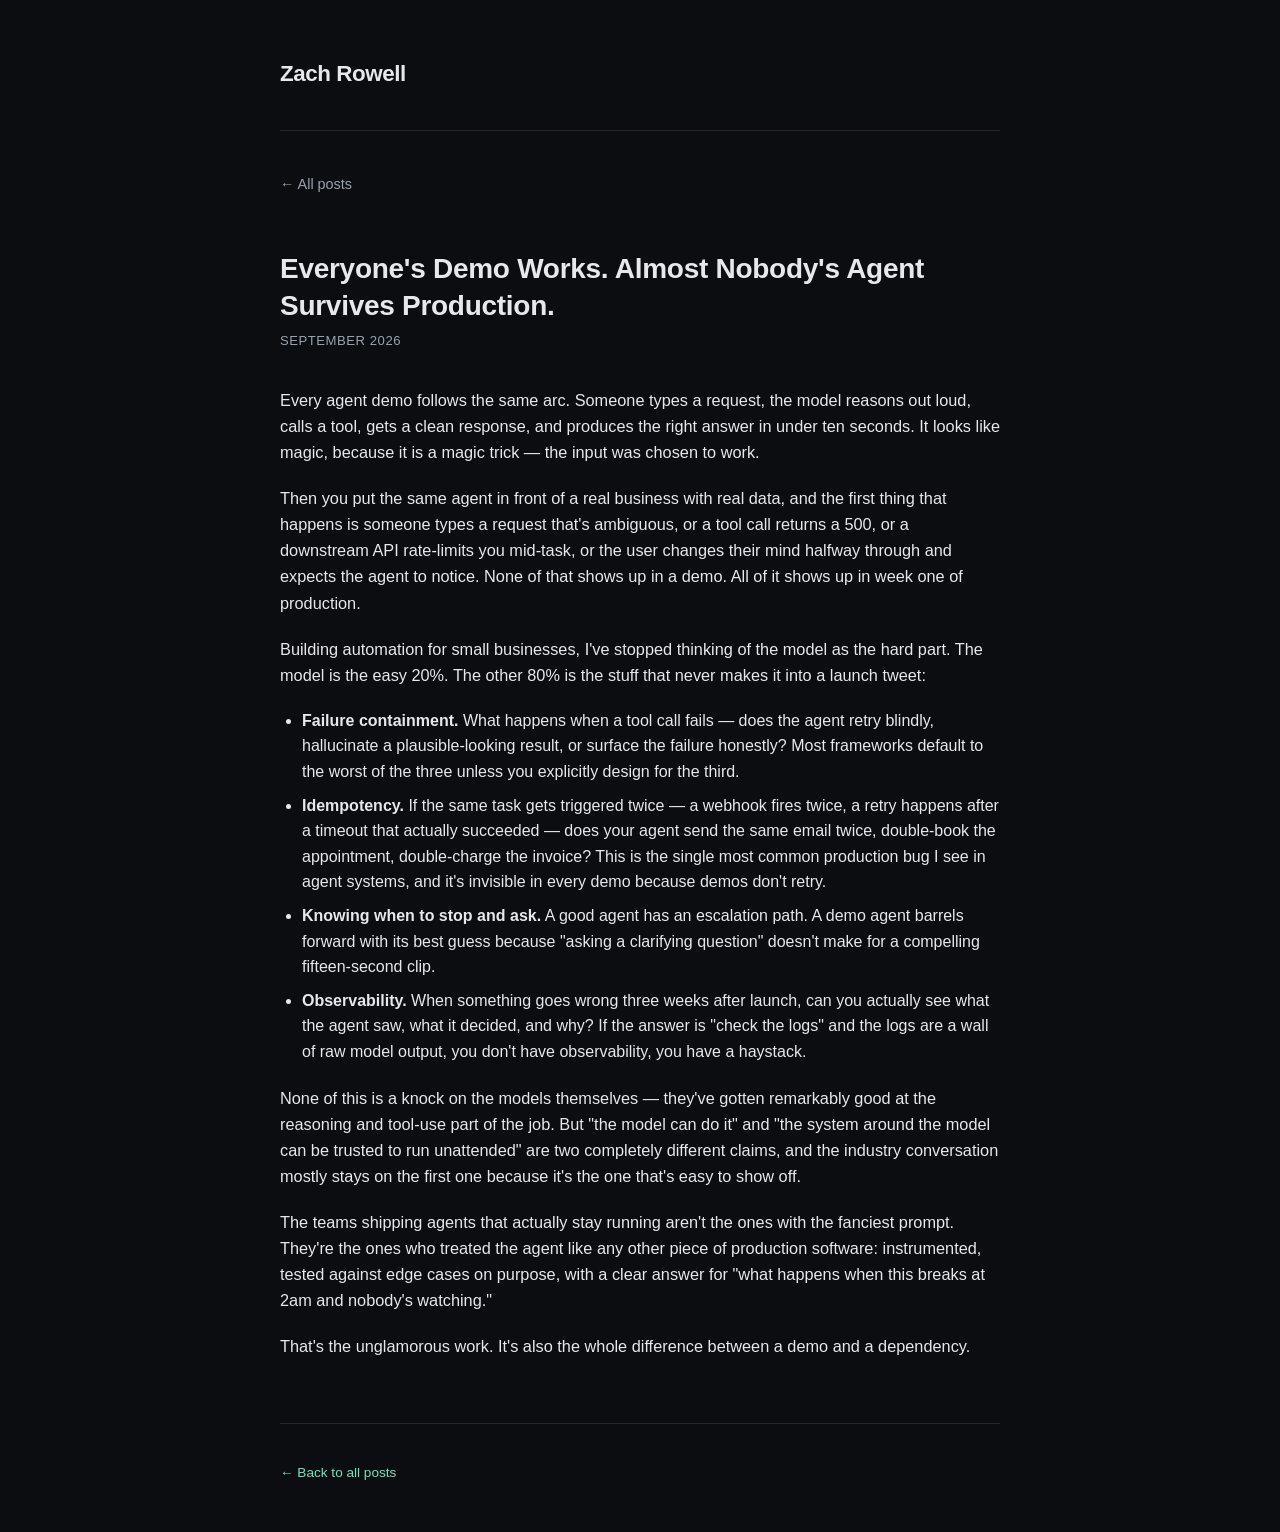
==== posts/agents-in-production.html @ b4fb2e01 "Initial commit: personal AI blog Static site with a homepage and five posts covering practical agent" ====
<!DOCTYPE html>
<html lang="en">
<head>
<meta charset="UTF-8">
<meta name="viewport" content="width=device-width, initial-scale=1.0">
<title>Everyone's Demo Works. Almost Nobody's Agent Survives Production. — Zach Rowell</title>
<meta name="description" content="The gap between a slick agent demo and a system you can hand to a real business isn't the model.">
<link rel="stylesheet" href="../styles.css">
</head>
<body>
<div class="wrap">

<header class="site-header">
  <h1><a href="../index.html">Zach Rowell</a></h1>
</header>

<main>
<a class="back-link" href="../index.html">&larr; All posts</a>

<article class="post">
  <h1>Everyone's Demo Works. Almost Nobody's Agent Survives Production.</h1>
  <div class="post-meta">September 2026</div>

  <p>Every agent demo follows the same arc. Someone types a request, the model reasons out loud, calls a tool, gets a clean response, and produces the right answer in under ten seconds. It looks like magic, because it is a magic trick — the input was chosen to work.</p>

  <p>Then you put the same agent in front of a real business with real data, and the first thing that happens is someone types a request that's ambiguous, or a tool call returns a 500, or a downstream API rate-limits you mid-task, or the user changes their mind halfway through and expects the agent to notice. None of that shows up in a demo. All of it shows up in week one of production.</p>

  <p>Building automation for small businesses, I've stopped thinking of the model as the hard part. The model is the easy 20%. The other 80% is the stuff that never makes it into a launch tweet:</p>

  <ul>
    <li><strong>Failure containment.</strong> What happens when a tool call fails — does the agent retry blindly, hallucinate a plausible-looking result, or surface the failure honestly? Most frameworks default to the worst of the three unless you explicitly design for the third.</li>
    <li><strong>Idempotency.</strong> If the same task gets triggered twice — a webhook fires twice, a retry happens after a timeout that actually succeeded — does your agent send the same email twice, double-book the appointment, double-charge the invoice? This is the single most common production bug I see in agent systems, and it's invisible in every demo because demos don't retry.</li>
    <li><strong>Knowing when to stop and ask.</strong> A good agent has an escalation path. A demo agent barrels forward with its best guess because "asking a clarifying question" doesn't make for a compelling fifteen-second clip.</li>
    <li><strong>Observability.</strong> When something goes wrong three weeks after launch, can you actually see what the agent saw, what it decided, and why? If the answer is "check the logs" and the logs are a wall of raw model output, you don't have observability, you have a haystack.</li>
  </ul>

  <p>None of this is a knock on the models themselves — they've gotten remarkably good at the reasoning and tool-use part of the job. But "the model can do it" and "the system around the model can be trusted to run unattended" are two completely different claims, and the industry conversation mostly stays on the first one because it's the one that's easy to show off.</p>

  <p>The teams shipping agents that actually stay running aren't the ones with the fanciest prompt. They're the ones who treated the agent like any other piece of production software: instrumented, tested against edge cases on purpose, with a clear answer for "what happens when this breaks at 2am and nobody's watching."</p>

  <p>That's the unglamorous work. It's also the whole difference between a demo and a dependency.</p>
</article>
</main>

<footer class="site-footer">
  <p><a href="../index.html">&larr; Back to all posts</a></p>
</footer>

</div>
</body>
</html>
---- styles.css ----
:root {
  --bg: #0b0d10;
  --bg-raised: #12151a;
  --border: #23272e;
  --text: #e6e8eb;
  --text-dim: #9aa2ad;
  --accent: #6ee7b7;
  --accent-dim: #3a5f52;
  --max-width: 720px;
}

* { box-sizing: border-box; }

html { color-scheme: dark; }

body {
  margin: 0;
  background: var(--bg);
  color: var(--text);
  font-family: -apple-system, BlinkMacSystemFont, "Segoe UI", Inter, Roboto, Helvetica, Arial, sans-serif;
  line-height: 1.6;
  padding: 0 20px;
}

a { color: var(--accent); text-decoration: none; }
a:hover { text-decoration: underline; }

.wrap {
  max-width: var(--max-width);
  margin: 0 auto;
}

header.site-header {
  padding: 56px 0 32px;
  border-bottom: 1px solid var(--border);
  margin-bottom: 40px;
}

.site-header h1 {
  font-size: 1.4rem;
  margin: 0 0 6px;
  letter-spacing: -0.02em;
}

.site-header h1 a { color: var(--text); }

.tagline {
  color: var(--text-dim);
  font-size: 0.95rem;
  margin: 0;
}

.bio {
  margin-top: 18px;
  font-size: 0.95rem;
  color: var(--text-dim);
}

.links {
  margin-top: 14px;
  display: flex;
  gap: 16px;
  flex-wrap: wrap;
  font-size: 0.9rem;
}

.post-list {
  list-style: none;
  padding: 0;
  margin: 0;
}

.post-list li {
  padding: 22px 0;
  border-bottom: 1px solid var(--border);
}

.post-list li:first-child { padding-top: 0; }

.post-list h2 {
  font-size: 1.15rem;
  margin: 0 0 8px;
  font-weight: 600;
}

.post-list h2 a { color: var(--text); }

.post-meta {
  color: var(--text-dim);
  font-size: 0.82rem;
  margin-bottom: 8px;
  text-transform: uppercase;
  letter-spacing: 0.04em;
}

.post-excerpt {
  color: var(--text-dim);
  font-size: 0.95rem;
  margin: 0;
}

article.post h1 {
  font-size: 1.75rem;
  line-height: 1.3;
  letter-spacing: -0.01em;
  margin-bottom: 6px;
}

article.post .post-meta {
  margin-bottom: 36px;
}

article.post p {
  margin: 0 0 20px;
  font-size: 1.02rem;
}

article.post h2 {
  font-size: 1.25rem;
  margin: 40px 0 16px;
}

article.post blockquote {
  margin: 24px 0;
  padding: 4px 0 4px 18px;
  border-left: 2px solid var(--accent-dim);
  color: var(--text-dim);
  font-style: italic;
}

article.post code {
  background: var(--bg-raised);
  padding: 2px 6px;
  border-radius: 4px;
  font-size: 0.9em;
}

article.post ul, article.post ol {
  margin: 0 0 20px;
  padding-left: 22px;
}

article.post li { margin-bottom: 8px; }

.back-link {
  display: inline-block;
  margin-bottom: 32px;
  font-size: 0.9rem;
  color: var(--text-dim);
}

footer.site-footer {
  margin: 64px 0 48px;
  padding-top: 24px;
  border-top: 1px solid var(--border);
  color: var(--text-dim);
  font-size: 0.85rem;
}

@media (max-width: 480px) {
  header.site-header { padding: 40px 0 24px; }
  article.post h1 { font-size: 1.5rem; }
}
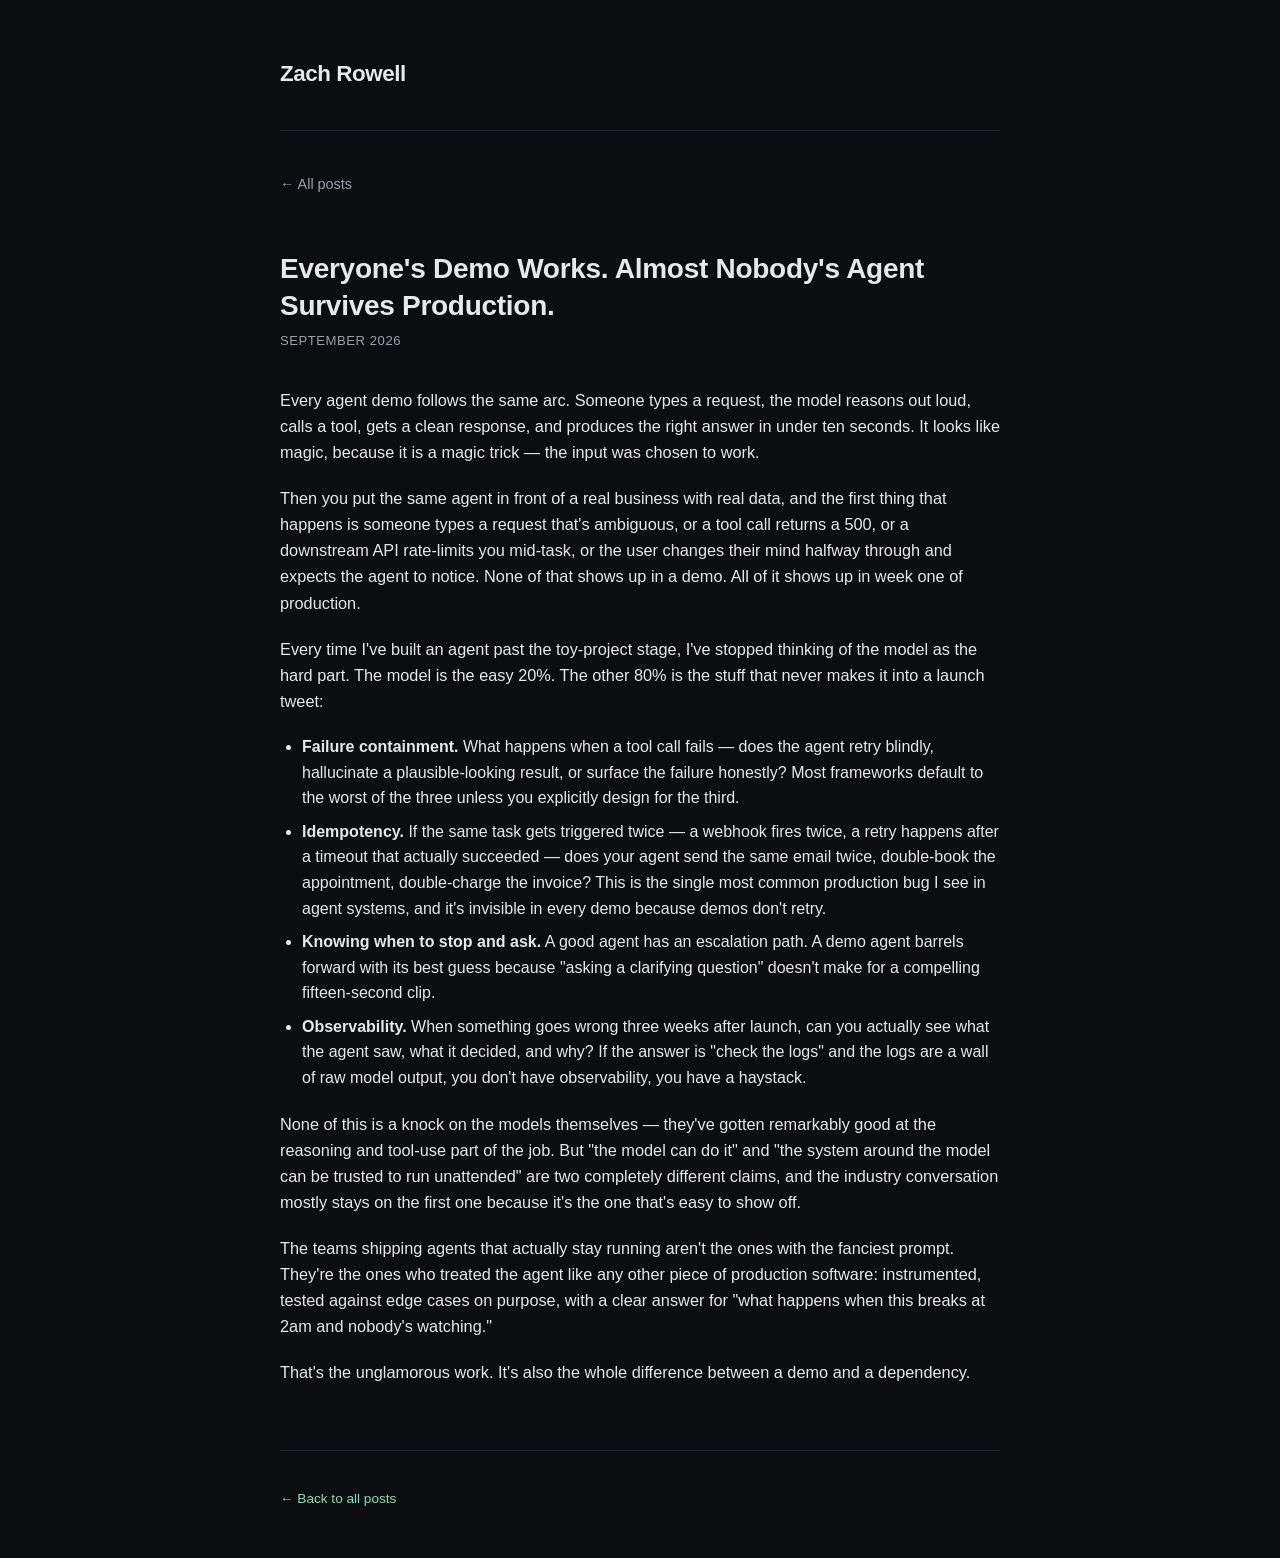
==== commit d19d0d03: "Remove business/employer references Reframe posts as personal projects instead of client/business wo" ====
--- a/posts/agents-in-production.html
+++ b/posts/agents-in-production.html
@@ -25,7 +25,7 @@
 
   <p>Then you put the same agent in front of a real business with real data, and the first thing that happens is someone types a request that's ambiguous, or a tool call returns a 500, or a downstream API rate-limits you mid-task, or the user changes their mind halfway through and expects the agent to notice. None of that shows up in a demo. All of it shows up in week one of production.</p>
 
-  <p>Building automation for small businesses, I've stopped thinking of the model as the hard part. The model is the easy 20%. The other 80% is the stuff that never makes it into a launch tweet:</p>
+  <p>Every time I've built an agent past the toy-project stage, I've stopped thinking of the model as the hard part. The model is the easy 20%. The other 80% is the stuff that never makes it into a launch tweet:</p>
 
   <ul>
     <li><strong>Failure containment.</strong> What happens when a tool call fails — does the agent retry blindly, hallucinate a plausible-looking result, or surface the failure honestly? Most frameworks default to the worst of the three unless you explicitly design for the third.</li>
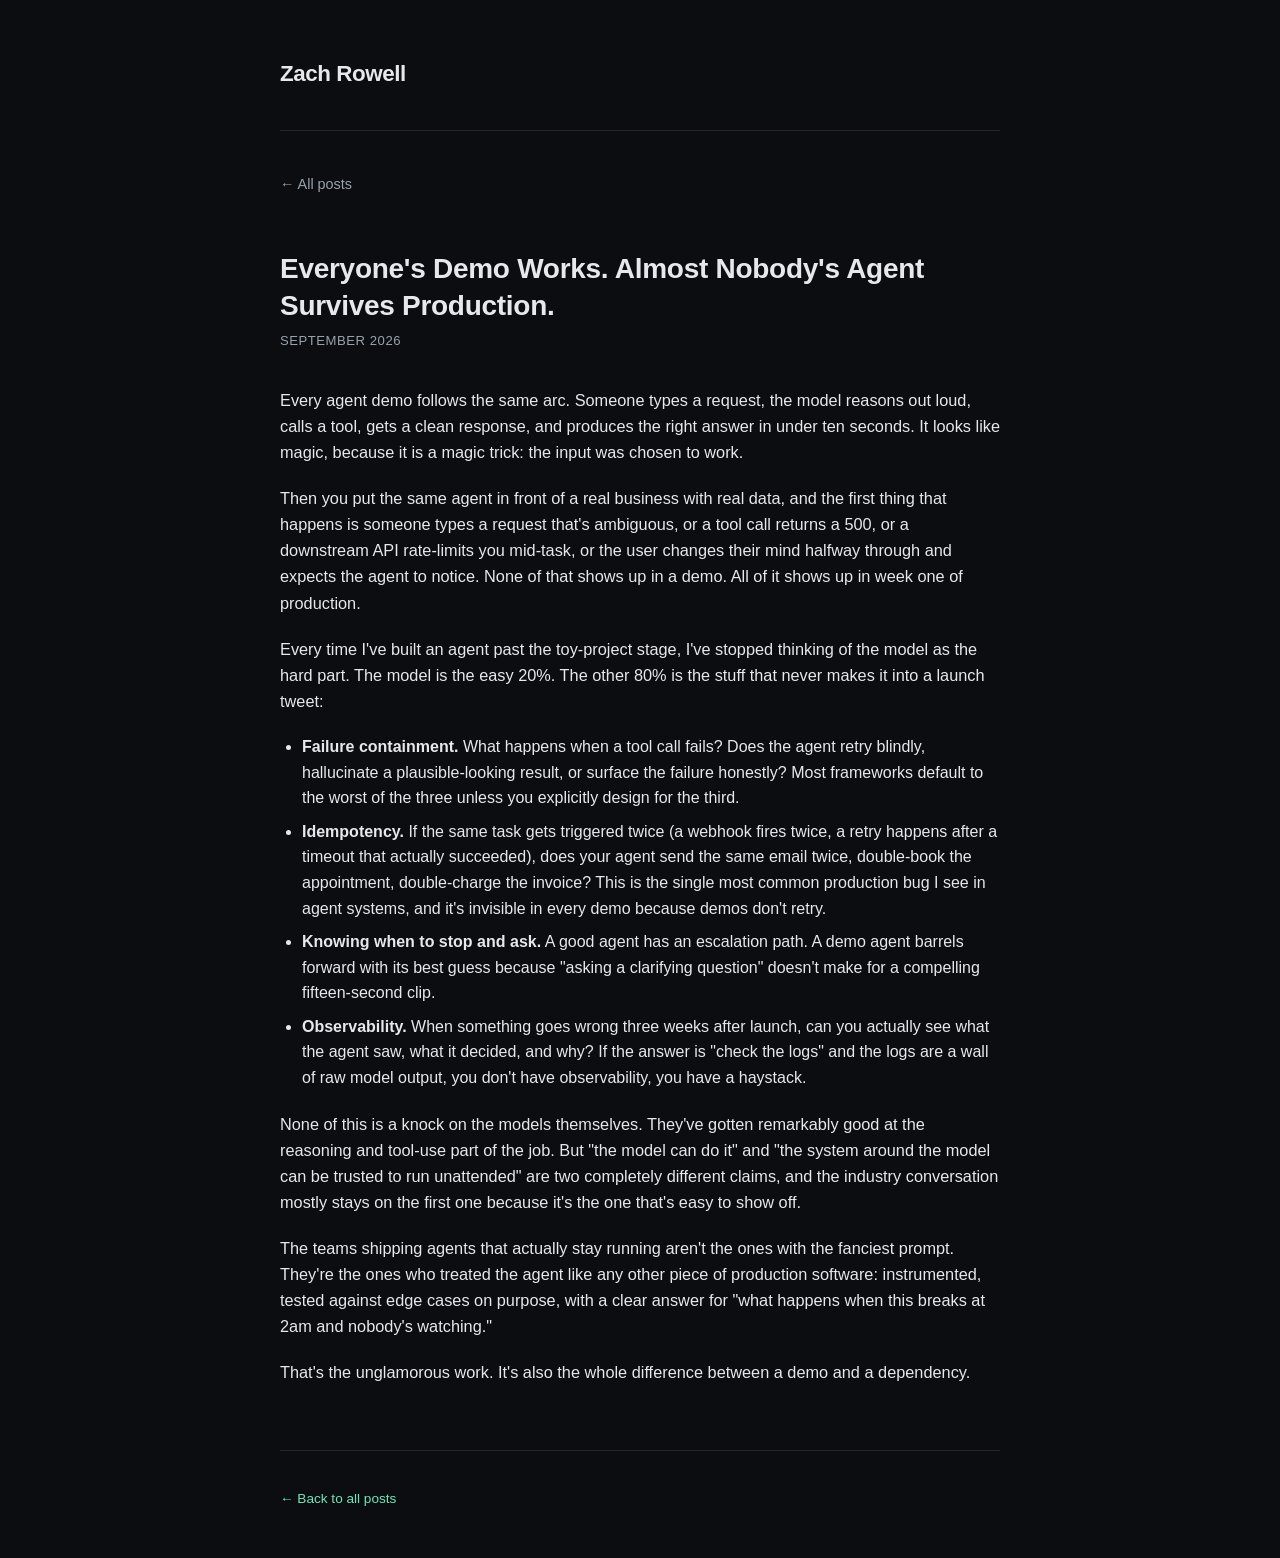
==== commit 68ae43d7: "Remove em dashes, add AI-wrapper SaaS post Rewrite existing posts to avoid em dashes entirely, and a" ====
--- a/posts/agents-in-production.html
+++ b/posts/agents-in-production.html
@@ -3,7 +3,7 @@
 <head>
 <meta charset="UTF-8">
 <meta name="viewport" content="width=device-width, initial-scale=1.0">
-<title>Everyone's Demo Works. Almost Nobody's Agent Survives Production. — Zach Rowell</title>
+<title>Everyone's Demo Works. Almost Nobody's Agent Survives Production. | Zach Rowell</title>
 <meta name="description" content="The gap between a slick agent demo and a system you can hand to a real business isn't the model.">
 <link rel="stylesheet" href="../styles.css">
 </head>
@@ -21,20 +21,20 @@
   <h1>Everyone's Demo Works. Almost Nobody's Agent Survives Production.</h1>
   <div class="post-meta">September 2026</div>
 
-  <p>Every agent demo follows the same arc. Someone types a request, the model reasons out loud, calls a tool, gets a clean response, and produces the right answer in under ten seconds. It looks like magic, because it is a magic trick — the input was chosen to work.</p>
+  <p>Every agent demo follows the same arc. Someone types a request, the model reasons out loud, calls a tool, gets a clean response, and produces the right answer in under ten seconds. It looks like magic, because it is a magic trick: the input was chosen to work.</p>
 
   <p>Then you put the same agent in front of a real business with real data, and the first thing that happens is someone types a request that's ambiguous, or a tool call returns a 500, or a downstream API rate-limits you mid-task, or the user changes their mind halfway through and expects the agent to notice. None of that shows up in a demo. All of it shows up in week one of production.</p>
 
   <p>Every time I've built an agent past the toy-project stage, I've stopped thinking of the model as the hard part. The model is the easy 20%. The other 80% is the stuff that never makes it into a launch tweet:</p>
 
   <ul>
-    <li><strong>Failure containment.</strong> What happens when a tool call fails — does the agent retry blindly, hallucinate a plausible-looking result, or surface the failure honestly? Most frameworks default to the worst of the three unless you explicitly design for the third.</li>
-    <li><strong>Idempotency.</strong> If the same task gets triggered twice — a webhook fires twice, a retry happens after a timeout that actually succeeded — does your agent send the same email twice, double-book the appointment, double-charge the invoice? This is the single most common production bug I see in agent systems, and it's invisible in every demo because demos don't retry.</li>
+    <li><strong>Failure containment.</strong> What happens when a tool call fails? Does the agent retry blindly, hallucinate a plausible-looking result, or surface the failure honestly? Most frameworks default to the worst of the three unless you explicitly design for the third.</li>
+    <li><strong>Idempotency.</strong> If the same task gets triggered twice (a webhook fires twice, a retry happens after a timeout that actually succeeded), does your agent send the same email twice, double-book the appointment, double-charge the invoice? This is the single most common production bug I see in agent systems, and it's invisible in every demo because demos don't retry.</li>
     <li><strong>Knowing when to stop and ask.</strong> A good agent has an escalation path. A demo agent barrels forward with its best guess because "asking a clarifying question" doesn't make for a compelling fifteen-second clip.</li>
     <li><strong>Observability.</strong> When something goes wrong three weeks after launch, can you actually see what the agent saw, what it decided, and why? If the answer is "check the logs" and the logs are a wall of raw model output, you don't have observability, you have a haystack.</li>
   </ul>
 
-  <p>None of this is a knock on the models themselves — they've gotten remarkably good at the reasoning and tool-use part of the job. But "the model can do it" and "the system around the model can be trusted to run unattended" are two completely different claims, and the industry conversation mostly stays on the first one because it's the one that's easy to show off.</p>
+  <p>None of this is a knock on the models themselves. They've gotten remarkably good at the reasoning and tool-use part of the job. But "the model can do it" and "the system around the model can be trusted to run unattended" are two completely different claims, and the industry conversation mostly stays on the first one because it's the one that's easy to show off.</p>
 
   <p>The teams shipping agents that actually stay running aren't the ones with the fanciest prompt. They're the ones who treated the agent like any other piece of production software: instrumented, tested against edge cases on purpose, with a clear answer for "what happens when this breaks at 2am and nobody's watching."</p>
 
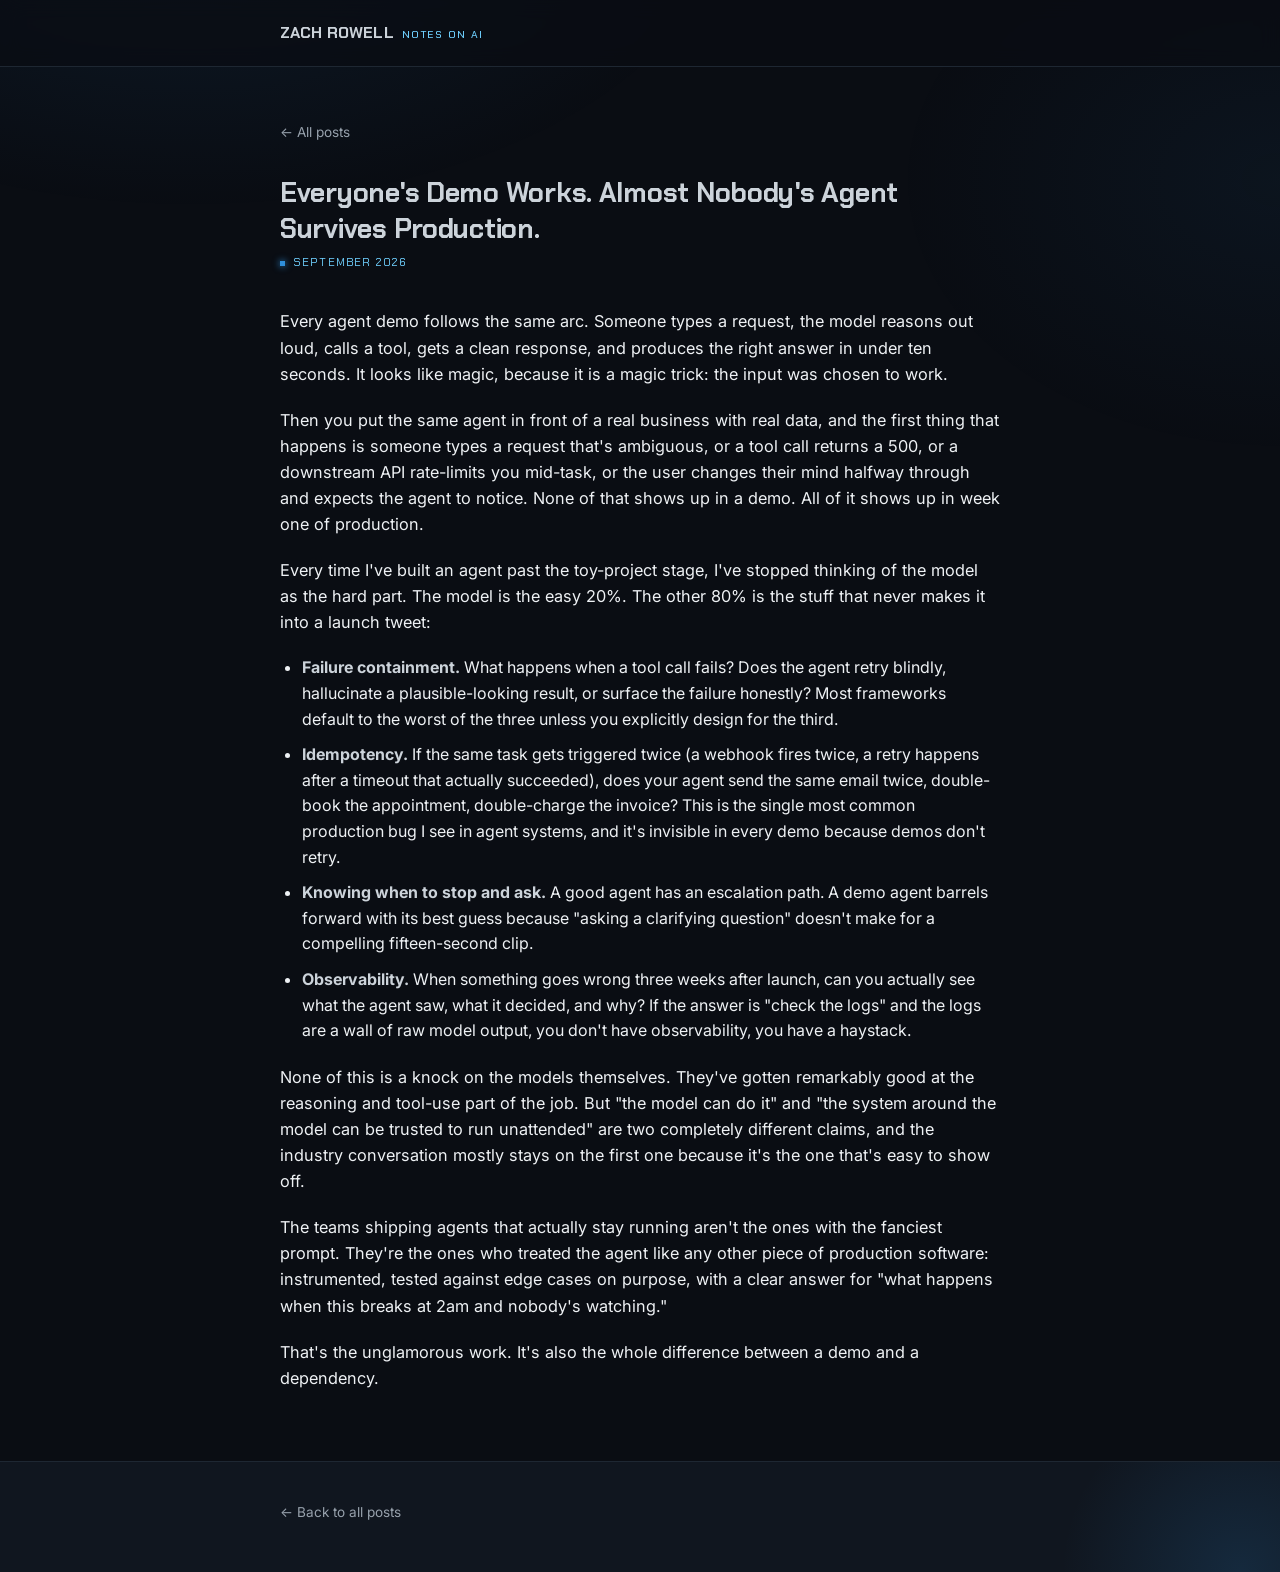
==== commit 144a060d: "Redesign site with neon/dark theme, add two explainer posts Rebuild the visual system around a dark " ====
--- a/posts/agents-in-production.html
+++ b/posts/agents-in-production.html
@@ -8,12 +8,14 @@
 <link rel="stylesheet" href="../styles.css">
 </head>
 <body>
-<div class="wrap">
 
 <header class="site-header">
-  <h1><a href="../index.html">Zach Rowell</a></h1>
+  <nav class="navwrap">
+    <a href="../index.html" class="brand">ZACH ROWELL <span>NOTES ON AI</span></a>
+  </nav>
 </header>
 
+<div class="wrap">
 <main>
 <a class="back-link" href="../index.html">&larr; All posts</a>
 
@@ -41,11 +43,14 @@
   <p>That's the unglamorous work. It's also the whole difference between a demo and a dependency.</p>
 </article>
 </main>
+</div>
 
 <footer class="site-footer">
-  <p><a href="../index.html">&larr; Back to all posts</a></p>
+  <div class="glow-orb"></div>
+  <div class="wrap">
+    <div><a href="../index.html">&larr; Back to all posts</a></div>
+  </div>
 </footer>
 
-</div>
 </body>
 </html>
--- a/styles.css
+++ b/styles.css
@@ -1,163 +1,372 @@
-:root {
-  --bg: #0b0d10;
-  --bg-raised: #12151a;
-  --border: #23272e;
-  --text: #e6e8eb;
-  --text-dim: #9aa2ad;
-  --accent: #6ee7b7;
-  --accent-dim: #3a5f52;
+@import url('https://fonts.googleapis.com/css2?family=Chakra+Petch:wght@400;500;600;700&family=Inter:wght@400;500;600&display=swap');
+
+:root{
+  --bg: #0a0d13;
+  --bg-2: #0d1219;
+  --panel: #10161f;
+  --line: #1e2732;
+  --line-bright: #2c3946;
+  --blue: #2f8fdc;
+  --blue-bright: #6fd0ff;
+  --blue-deep: #123a5e;
+  --silver: #ccd3da;
+  --silver-dim: #8b95a1;
+  --text: #eef1f4;
+  --text-dim: #97a1ac;
   --max-width: 720px;
 }
 
-* { box-sizing: border-box; }
-
-html { color-scheme: dark; }
-
-body {
-  margin: 0;
+*{ box-sizing: border-box; margin: 0; padding: 0; }
+
+html{ scroll-behavior: smooth; color-scheme: dark; }
+
+body{
   background: var(--bg);
   color: var(--text);
-  font-family: -apple-system, BlinkMacSystemFont, "Segoe UI", Inter, Roboto, Helvetica, Arial, sans-serif;
+  font-family: 'Inter', -apple-system, BlinkMacSystemFont, "Segoe UI", Roboto, Helvetica, Arial, sans-serif;
   line-height: 1.6;
+  overflow-x: hidden;
   padding: 0 20px;
 }
 
-a { color: var(--accent); text-decoration: none; }
-a:hover { text-decoration: underline; }
-
-.wrap {
+body::before{
+  content: '';
+  position: fixed;
+  inset: 0;
+  background-image:
+    radial-gradient(ellipse 900px 500px at 15% -10%, rgba(47,143,220,0.10), transparent 60%),
+    radial-gradient(ellipse 700px 500px at 100% 20%, rgba(47,143,220,0.06), transparent 55%);
+  pointer-events: none;
+  z-index: 0;
+}
+
+h1, h2, h3, .brand{
+  font-family: 'Chakra Petch', sans-serif;
+  letter-spacing: 0.01em;
+}
+
+a{ color: var(--blue-bright); text-decoration: none; }
+a:hover{ text-decoration: underline; }
+
+.wrap{
   max-width: var(--max-width);
   margin: 0 auto;
-}
-
-header.site-header {
-  padding: 56px 0 32px;
-  border-bottom: 1px solid var(--border);
-  margin-bottom: 40px;
-}
-
-.site-header h1 {
-  font-size: 1.4rem;
-  margin: 0 0 6px;
-  letter-spacing: -0.02em;
-}
-
-.site-header h1 a { color: var(--text); }
-
-.tagline {
+  position: relative;
+  z-index: 1;
+}
+
+/* ---------- HEADER / NAV ---------- */
+header.site-header{
+  position: sticky;
+  top: 0;
+  z-index: 20;
+  background: rgba(10,13,19,0.75);
+  backdrop-filter: blur(10px);
+  border-bottom: 1px solid var(--line);
+  margin: 0 -20px 48px;
+  padding: 0 20px;
+}
+
+.navwrap{
+  max-width: var(--max-width);
+  margin: 0 auto;
+  padding: 20px 0;
+  display: flex;
+  align-items: center;
+  justify-content: space-between;
+  gap: 20px;
+}
+
+.navwrap .brand{
+  font-size: 16px;
+  font-weight: 700;
+  color: var(--silver);
+  text-decoration: none;
+  display: flex;
+  align-items: baseline;
+  gap: 8px;
+  white-space: nowrap;
+}
+.navwrap .brand:hover{ text-decoration: none; }
+.navwrap .brand span{
+  color: var(--blue-bright);
+  font-weight: 500;
+  font-size: 10.5px;
+  letter-spacing: 0.14em;
+}
+
+.navlinks{
+  display: flex;
+  gap: 22px;
+  font-size: 13px;
+  color: var(--text-dim);
+}
+.navlinks a{ color: var(--text-dim); transition: color .2s ease; }
+.navlinks a:hover{ color: var(--blue-bright); text-decoration: none; }
+
+/* ---------- HERO ---------- */
+.hero{
+  padding: 20px 0 50px;
+  display: grid;
+  gap: 30px;
+}
+
+.kicker-line{
+  display: flex;
+  align-items: center;
+  gap: 10px;
+  color: var(--blue-bright);
+  font-size: 12.5px;
+  font-weight: 500;
+  font-family: 'Chakra Petch', sans-serif;
+  letter-spacing: 0.04em;
+  margin-bottom: 18px;
+}
+.kicker-line .dot{
+  width: 7px; height: 7px; border-radius: 50%;
+  background: var(--blue-bright);
+  box-shadow: 0 0 10px 2px rgba(111,208,255,0.7);
+  flex-shrink: 0;
+}
+
+.hero h1{
+  font-size: clamp(30px, 6vw, 44px);
+  font-weight: 700;
+  line-height: 1.15;
+  color: var(--silver);
+}
+.hero h1 em{
+  font-style: normal;
+  background: linear-gradient(90deg, var(--blue-bright), var(--blue));
+  -webkit-background-clip: text;
+  background-clip: text;
+  color: transparent;
+}
+
+.hero p.lede{
+  margin-top: 20px;
+  font-size: 16px;
+  color: var(--text-dim);
+  max-width: 56ch;
+}
+
+.cta-row{
+  margin-top: 26px;
+  display: flex;
+  gap: 14px;
+  flex-wrap: wrap;
+}
+.btn{
+  font-family: 'Chakra Petch', sans-serif;
+  font-size: 13.5px;
+  font-weight: 600;
+  padding: 11px 22px;
+  border-radius: 3px;
+  display: inline-block;
+  transition: all .2s ease;
+  border: 1px solid var(--line-bright);
+  color: var(--silver);
+  text-decoration: none;
+}
+.btn:hover{
+  border-color: var(--blue);
+  color: var(--blue-bright);
+  text-decoration: none;
+}
+
+/* hero network art */
+.hero-art{ position: relative; height: 190px; margin-top: 6px; }
+.hero-art svg{ width: 100%; height: 100%; }
+.arc-draw{
+  stroke-dasharray: 900;
+  stroke-dashoffset: 900;
+  animation: draw 2.2s ease forwards;
+}
+.arc-draw.d2{ animation-delay: .15s; }
+.arc-draw.d3{ animation-delay: .3s; }
+@keyframes draw{ to{ stroke-dashoffset: 0; } }
+.node{ animation: pulse 2.6s ease-in-out infinite; }
+.node.n2{ animation-delay: .5s; }
+.node.n3{ animation-delay: 1s; }
+@keyframes pulse{
+  0%, 100%{ opacity: .55; }
+  50%{ opacity: 1; }
+}
+
+/* signal divider: thin line with a traveling glowing dot */
+.signal{
+  position: relative;
+  height: 1px;
+  background: var(--line);
+  max-width: var(--max-width);
+  margin: 0 auto;
+  overflow: hidden;
+}
+.signal::after{
+  content: '';
+  position: absolute;
+  top: -2px;
+  width: 5px; height: 5px;
+  border-radius: 50%;
+  background: var(--blue-bright);
+  box-shadow: 0 0 12px 3px rgba(111,208,255,0.8);
+  animation: travel 5s linear infinite;
+}
+@keyframes travel{
+  0%{ left: -2%; opacity: 0; }
+  8%{ opacity: 1; }
+  92%{ opacity: 1; }
+  100%{ left: 100%; opacity: 0; }
+}
+
+main{ padding-top: 4px; }
+
+/* ---------- POST LIST ---------- */
+.post-list{
+  list-style: none;
+  padding: 40px 0 0;
+}
+.post-list li{
+  padding: 26px 0;
+  border-bottom: 1px solid var(--line);
+}
+.post-list li:first-child{ border-top: 1px solid var(--line); }
+
+.post-meta{
+  color: var(--blue-bright);
+  font-size: 11.5px;
+  margin-bottom: 10px;
+  text-transform: uppercase;
+  letter-spacing: 0.1em;
+  font-family: 'Chakra Petch', sans-serif;
+  display: flex;
+  align-items: center;
+  gap: 8px;
+}
+.post-meta::before{
+  content: '';
+  width: 5px; height: 5px;
+  background: var(--blue);
+  box-shadow: 0 0 6px 1px rgba(47,143,220,0.6);
+  flex-shrink: 0;
+}
+
+.post-list h2{
+  font-size: 1.1rem;
+  margin: 0 0 8px;
+  font-weight: 600;
+}
+.post-list h2 a{ color: var(--silver); text-decoration: none; transition: color .2s ease; }
+.post-list h2 a:hover{ color: var(--blue-bright); }
+
+.post-excerpt{
   color: var(--text-dim);
   font-size: 0.95rem;
   margin: 0;
-}
-
-.bio {
-  margin-top: 18px;
-  font-size: 0.95rem;
-  color: var(--text-dim);
-}
-
-.links {
-  margin-top: 14px;
-  display: flex;
-  gap: 16px;
-  flex-wrap: wrap;
-  font-size: 0.9rem;
-}
-
-.post-list {
-  list-style: none;
-  padding: 0;
-  margin: 0;
-}
-
-.post-list li {
-  padding: 22px 0;
-  border-bottom: 1px solid var(--border);
-}
-
-.post-list li:first-child { padding-top: 0; }
-
-.post-list h2 {
-  font-size: 1.15rem;
-  margin: 0 0 8px;
-  font-weight: 600;
-}
-
-.post-list h2 a { color: var(--text); }
-
-.post-meta {
-  color: var(--text-dim);
-  font-size: 0.82rem;
-  margin-bottom: 8px;
-  text-transform: uppercase;
-  letter-spacing: 0.04em;
-}
-
-.post-excerpt {
-  color: var(--text-dim);
-  font-size: 0.95rem;
-  margin: 0;
-}
-
-article.post h1 {
-  font-size: 1.75rem;
+  max-width: 58ch;
+}
+
+/* ---------- ARTICLE ---------- */
+article.post{ padding-top: 4px; }
+
+article.post h1{
+  font-size: 1.7rem;
   line-height: 1.3;
   letter-spacing: -0.01em;
-  margin-bottom: 6px;
-}
-
-article.post .post-meta {
-  margin-bottom: 36px;
-}
-
-article.post p {
+  color: var(--silver);
+  margin-bottom: 8px;
+}
+
+article.post .post-meta{ margin-bottom: 36px; }
+
+article.post p{
   margin: 0 0 20px;
   font-size: 1.02rem;
-}
-
-article.post h2 {
-  font-size: 1.25rem;
+  color: var(--text);
+}
+
+article.post h2{
+  font-size: 1.2rem;
+  color: var(--silver);
   margin: 40px 0 16px;
 }
 
-article.post blockquote {
-  margin: 24px 0;
-  padding: 4px 0 4px 18px;
-  border-left: 2px solid var(--accent-dim);
-  color: var(--text-dim);
+article.post blockquote{
+  margin: 28px 0;
+  padding: 14px 20px;
+  border-left: 2px solid var(--blue);
+  background: var(--panel);
+  color: var(--silver-dim);
   font-style: italic;
 }
 
-article.post code {
-  background: var(--bg-raised);
+article.post code{
+  background: var(--panel);
+  border: 1px solid var(--line);
   padding: 2px 6px;
   border-radius: 4px;
   font-size: 0.9em;
-}
-
-article.post ul, article.post ol {
+  color: var(--blue-bright);
+}
+
+article.post ul, article.post ol{
   margin: 0 0 20px;
   padding-left: 22px;
 }
-
-article.post li { margin-bottom: 8px; }
-
-.back-link {
+article.post li{ margin-bottom: 10px; color: var(--text); }
+article.post li strong{ color: var(--silver); }
+
+.back-link{
   display: inline-block;
-  margin-bottom: 32px;
-  font-size: 0.9rem;
-  color: var(--text-dim);
-}
-
-footer.site-footer {
-  margin: 64px 0 48px;
-  padding-top: 24px;
-  border-top: 1px solid var(--border);
-  color: var(--text-dim);
+  margin-bottom: 28px;
   font-size: 0.85rem;
-}
-
-@media (max-width: 480px) {
-  header.site-header { padding: 40px 0 24px; }
-  article.post h1 { font-size: 1.5rem; }
-}
+  color: var(--text-dim);
+  text-decoration: none;
+}
+.back-link:hover{ color: var(--blue-bright); text-decoration: none; }
+
+/* ---------- FOOTER ---------- */
+footer.site-footer{
+  margin: 70px -20px 0;
+  padding: 40px 20px 48px;
+  border-top: 1px solid var(--line);
+  background: var(--panel);
+  color: var(--text-dim);
+  font-size: 0.85rem;
+  position: relative;
+  overflow: hidden;
+}
+footer.site-footer .wrap{
+  display: flex;
+  justify-content: space-between;
+  align-items: center;
+  flex-wrap: wrap;
+  gap: 14px;
+}
+footer.site-footer a{ color: var(--text-dim); }
+footer.site-footer a:hover{ color: var(--blue-bright); }
+
+.glow-orb{
+  position: absolute;
+  width: 360px; height: 360px;
+  right: -140px; bottom: -180px;
+  background: radial-gradient(circle, rgba(47,143,220,0.16), transparent 70%);
+  pointer-events: none;
+}
+
+@media (prefers-reduced-motion: reduce){
+  *{ animation: none !important; transition: none !important; }
+  .arc-draw{ stroke-dashoffset: 0; }
+}
+
+a:focus-visible, .btn:focus-visible{
+  outline: 2px solid var(--blue-bright);
+  outline-offset: 3px;
+}
+
+@media (max-width: 480px){
+  .navwrap{ padding: 16px 0; }
+  .navlinks{ gap: 16px; }
+  article.post h1{ font-size: 1.4rem; }
+  .hero-art{ height: 150px; }
+}
